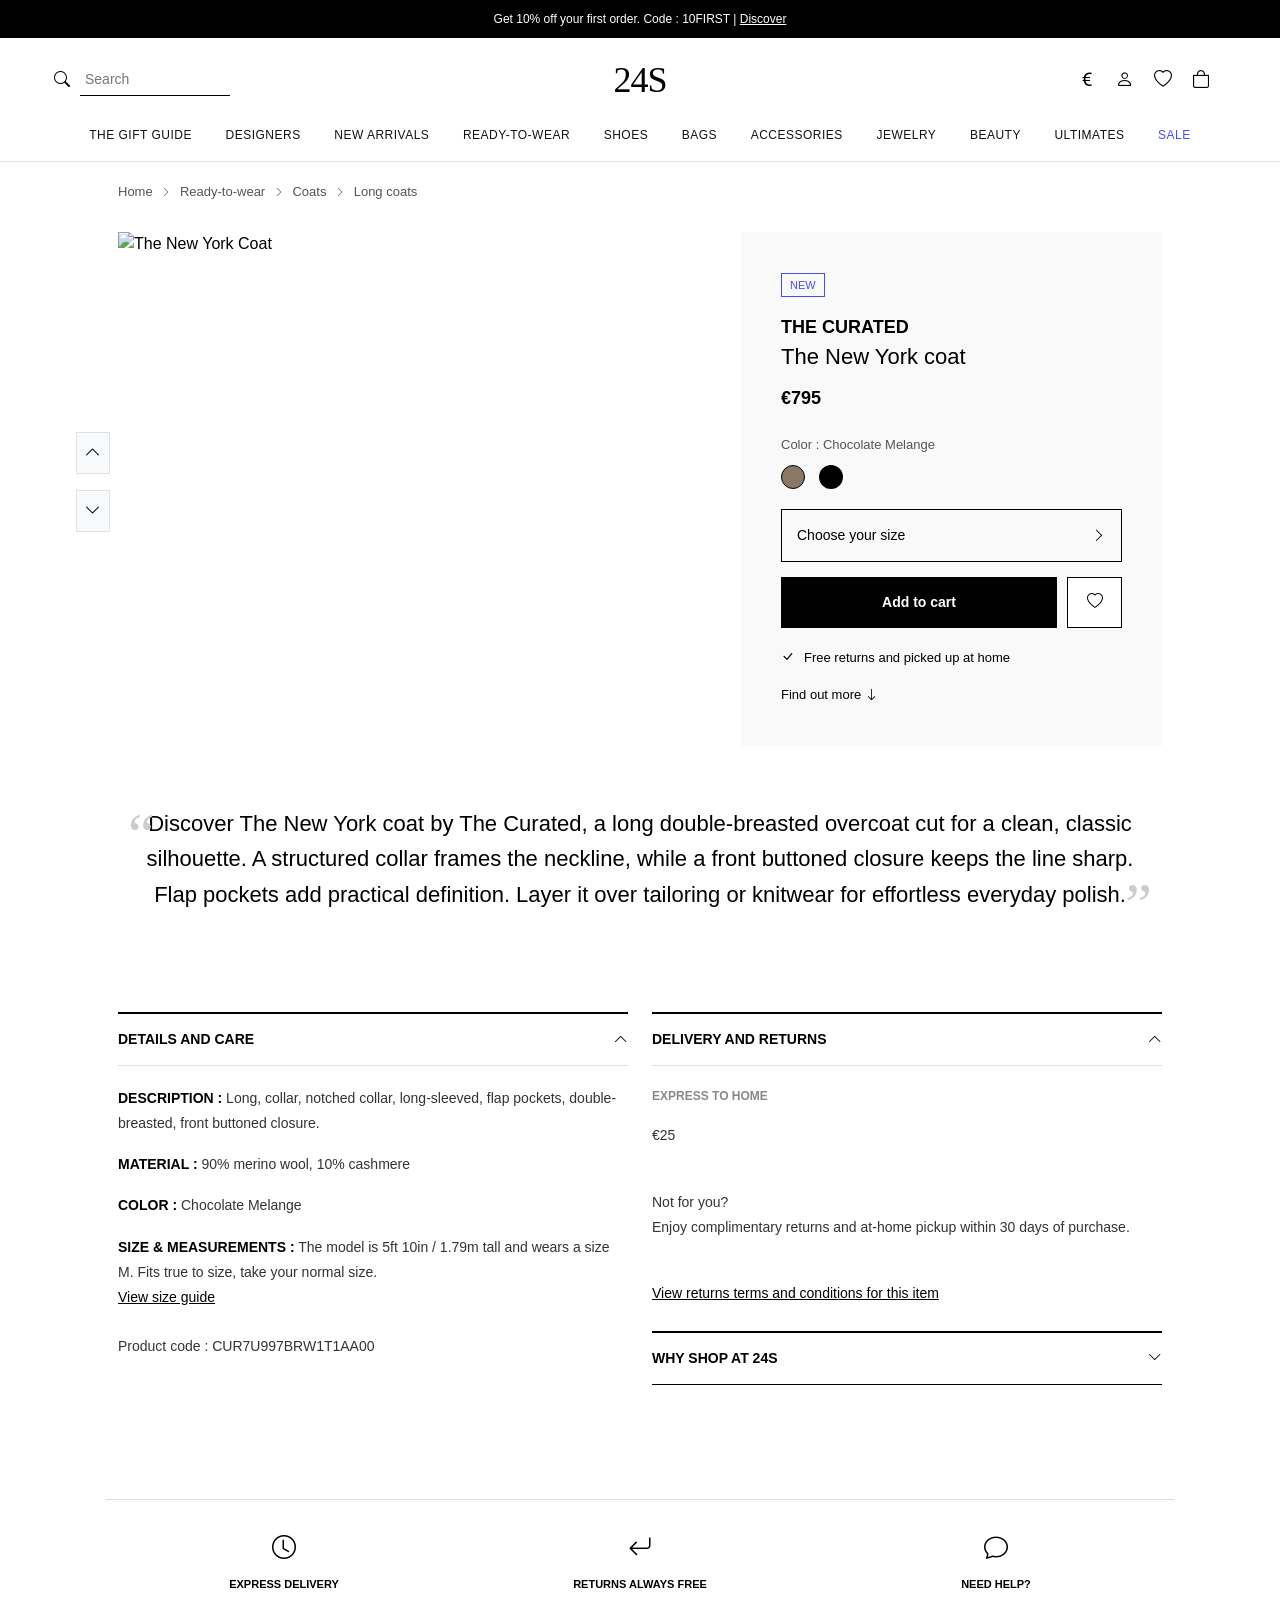
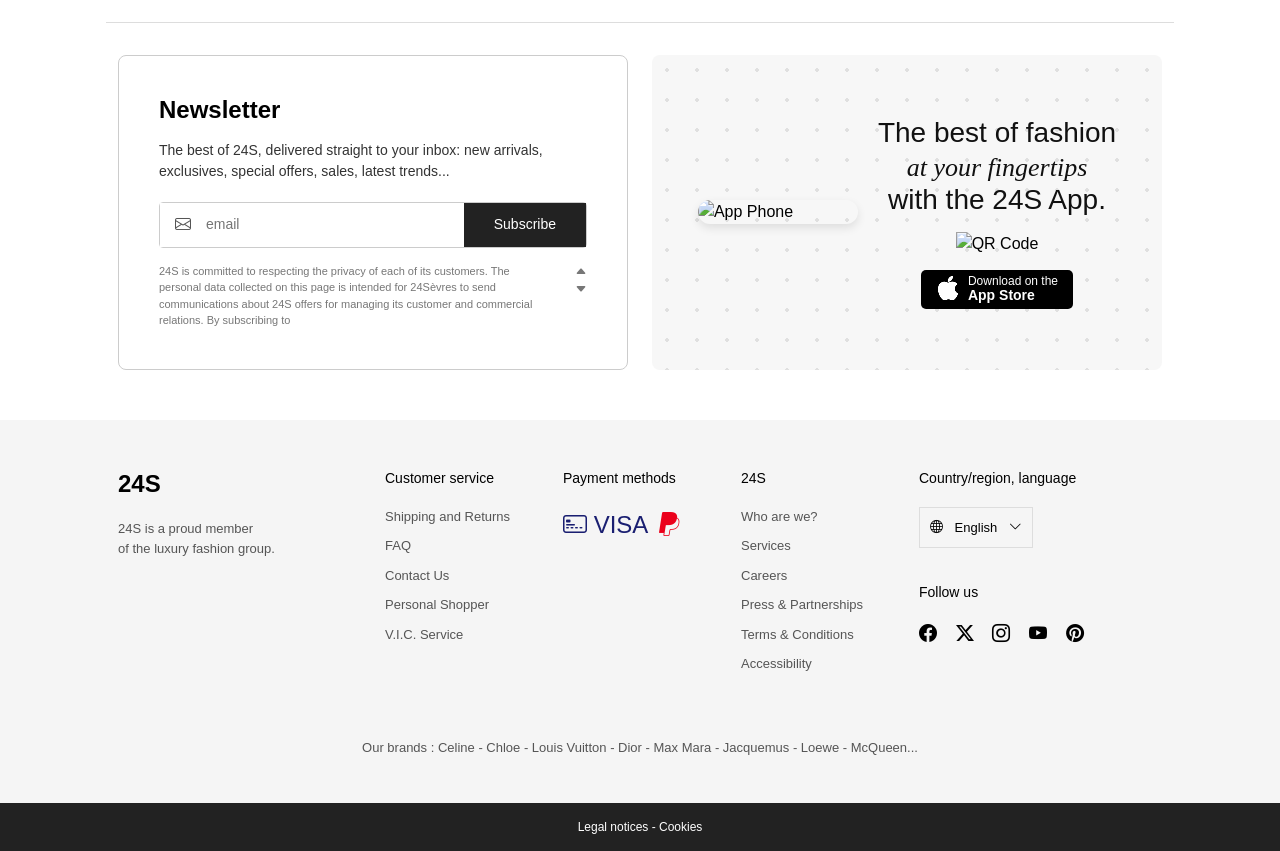
==== midterm/product.html @ 33069386 "midterm: baseline copy" ====
<!doctype html>
<html lang="en">
  <head>
    <meta charset="UTF-8" />
    <meta name="viewport" content="width=device-width, initial-scale=1.0" />
    <title>The New York Coat | 24S</title>
    <link
      href="https://cdn.jsdelivr.net/npm/bootstrap@5.3.2/dist/css/bootstrap.min.css"
      rel="stylesheet"
    />
    <link
      rel="stylesheet"
      href="https://cdn.jsdelivr.net/npm/bootstrap-icons@1.11.1/font/bootstrap-icons.css"
    />
    <link rel="stylesheet" href="css/styles.css" />
  </head>
  <body>
    <!-- Top Bar -->
    <div class="top-bar">
      Get 10% off your first order. Code : 10FIRST |
      <a href="#" style="color: white">Discover</a>
    </div>

    <!-- Header -->
    <header>
      <div class="container-fluid px-4">
        <div class="row header-top align-items-center">
          <div class="col-4">
            <div class="search-box d-none d-lg-flex">
              <i class="bi bi-search"></i>
              <input type="text" placeholder="Search" />
            </div>
          </div>
          <div class="col-4 text-center">
            <a href="index.html" class="logo">24S</a>
          </div>
          <div class="col-4 d-flex justify-content-end align-items-center">
            <div class="icons d-none d-md-flex me-3">
              <a href="#"><i class="bi bi-currency-euro"></i></a>
              <a href="#"><i class="bi bi-person"></i></a>
              <a href="#"><i class="bi bi-heart"></i></a>
              <a href="#"><i class="bi bi-bag"></i></a>
            </div>
            <button
              class="navbar-toggler border-0 d-lg-none"
              type="button"
              data-bs-toggle="collapse"
              data-bs-target="#mainNav"
            >
              <span class="navbar-toggler-icon"></span>
            </button>
          </div>
        </div>

        <div class="collapse d-lg-block" id="mainNav">
          <ul class="nav-links list-unstyled">
            <li class="nav-item">
              <a href="#">The Gift Guide</a>
              <div class="dropdown-menu">
                <div class="row">
                  <div class="col-lg-3 col-6">
                    <a href="#" class="dropdown-item">Gifts for Her</a
                    ><a href="#" class="dropdown-item">Gifts for Him</a>
                  </div>
                  <div class="col-lg-3 col-6">
                    <a href="#" class="dropdown-item">Under €100</a
                    ><a href="#" class="dropdown-item">Under €200</a>
                  </div>
                  <div class="col-lg-3 col-6">
                    <a href="#" class="dropdown-item">Luxury Gifts</a
                    ><a href="#" class="dropdown-item">Beauty Gifts</a>
                  </div>
                  <div class="col-lg-3 col-6">
                    <a href="#" class="dropdown-item">Gift Cards</a
                    ><a href="#" class="dropdown-item">View All</a>
                  </div>
                </div>
              </div>
            </li>
            <li class="nav-item">
              <a href="#">Designers</a>
              <div class="dropdown-menu">
                <div class="row">
                  <div class="col-lg-3 col-6">
                    <a href="#" class="dropdown-item">All brands</a
                    ><a href="#" class="dropdown-item">New brands</a>
                  </div>
                  <div class="col-lg-3 col-6">
                    <a href="#" class="dropdown-item">Chloé</a
                    ><a href="#" class="dropdown-item">Dior</a>
                  </div>
                  <div class="col-lg-3 col-6">
                    <a href="#" class="dropdown-item">Louis Vuitton</a
                    ><a href="#" class="dropdown-item">Marni</a>
                  </div>
                  <div class="col-lg-3 col-6">
                    <a href="#" class="dropdown-item">Prada</a
                    ><a href="#" class="dropdown-item">The Row</a>
                  </div>
                </div>
              </div>
            </li>
            <li class="nav-item">
              <a href="#">New Arrivals</a>
              <div class="dropdown-menu">
                <div class="row">
                  <div class="col-lg-3 col-6">
                    <a href="#" class="dropdown-item">New Today</a
                    ><a href="#" class="dropdown-item">New This Week</a>
                  </div>
                  <div class="col-lg-3 col-6">
                    <a href="#" class="dropdown-item">The Fall Edit</a
                    ><a href="#" class="dropdown-item">Winter 2026</a>
                  </div>
                  <div class="col-lg-3 col-6">
                    <a href="#" class="dropdown-item">Just Landed Bags</a
                    ><a href="#" class="dropdown-item">New Shoes</a>
                  </div>
                  <div class="col-lg-3 col-6">
                    <a href="#" class="dropdown-item">Shop All New</a
                    ><a href="#" class="dropdown-item">Trending Now</a>
                  </div>
                </div>
              </div>
            </li>
            <li class="nav-item">
              <a href="#">Ready-to-wear</a>
              <div class="dropdown-menu">
                <div class="row">
                  <div class="col-lg-3 col-6">
                    <a href="#" class="dropdown-item">Coats & Jackets</a
                    ><a href="#" class="dropdown-item">Dresses</a>
                  </div>
                  <div class="col-lg-3 col-6">
                    <a href="#" class="dropdown-item">Knitwear</a
                    ><a href="#" class="dropdown-item">Tops & Shirts</a>
                  </div>
                  <div class="col-lg-3 col-6">
                    <a href="#" class="dropdown-item">Trousers & Jeans</a
                    ><a href="#" class="dropdown-item">Skirts</a>
                  </div>
                  <div class="col-lg-3 col-6">
                    <a href="#" class="dropdown-item">Suits</a
                    ><a href="#" class="dropdown-item">Loungewear</a>
                  </div>
                </div>
              </div>
            </li>
            <li class="nav-item">
              <a href="#">Shoes</a>
              <div class="dropdown-menu">
                <div class="row">
                  <div class="col-lg-3 col-6">
                    <a href="#" class="dropdown-item">Boots</a
                    ><a href="#" class="dropdown-item">Sneakers</a>
                  </div>
                  <div class="col-lg-3 col-6">
                    <a href="#" class="dropdown-item">Heels</a
                    ><a href="#" class="dropdown-item">Flats</a>
                  </div>
                  <div class="col-lg-3 col-6">
                    <a href="#" class="dropdown-item">Sandals</a
                    ><a href="#" class="dropdown-item">Mules</a>
                  </div>
                  <div class="col-lg-3 col-6">
                    <a href="#" class="dropdown-item">Loafers</a
                    ><a href="#" class="dropdown-item">View All</a>
                  </div>
                </div>
              </div>
            </li>
            <li class="nav-item">
              <a href="#">Bags</a>
              <div class="dropdown-menu">
                <div class="row">
                  <div class="col-lg-3 col-6">
                    <a href="#" class="dropdown-item">Shoulder Bags</a
                    ><a href="#" class="dropdown-item">Tote Bags</a>
                  </div>
                  <div class="col-lg-3 col-6">
                    <a href="#" class="dropdown-item">Crossbody Bags</a
                    ><a href="#" class="dropdown-item">Clutches</a>
                  </div>
                  <div class="col-lg-3 col-6">
                    <a href="#" class="dropdown-item">Mini Bags</a
                    ><a href="#" class="dropdown-item">Backpacks</a>
                  </div>
                  <div class="col-lg-3 col-6">
                    <a href="#" class="dropdown-item">Travel Bags</a
                    ><a href="#" class="dropdown-item">View All</a>
                  </div>
                </div>
              </div>
            </li>
            <li class="nav-item">
              <a href="#">Accessories</a>
              <div class="dropdown-menu">
                <div class="row">
                  <div class="col-lg-3 col-6">
                    <a href="#" class="dropdown-item">Belts</a
                    ><a href="#" class="dropdown-item">Hats & Gloves</a>
                  </div>
                  <div class="col-lg-3 col-6">
                    <a href="#" class="dropdown-item">Scarves</a
                    ><a href="#" class="dropdown-item">Sunglasses</a>
                  </div>
                  <div class="col-lg-3 col-6">
                    <a href="#" class="dropdown-item">Wallets</a
                    ><a href="#" class="dropdown-item">Tech Accessories</a>
                  </div>
                  <div class="col-lg-3 col-6">
                    <a href="#" class="dropdown-item">Homeware</a
                    ><a href="#" class="dropdown-item">View All</a>
                  </div>
                </div>
              </div>
            </li>
            <li class="nav-item">
              <a href="#">Jewelry</a>
              <div class="dropdown-menu">
                <div class="row">
                  <div class="col-lg-3 col-6">
                    <a href="#" class="dropdown-item">Fine Jewelry</a
                    ><a href="#" class="dropdown-item">Fashion Jewelry</a>
                  </div>
                  <div class="col-lg-3 col-6">
                    <a href="#" class="dropdown-item">Necklaces</a
                    ><a href="#" class="dropdown-item">Earrings</a>
                  </div>
                  <div class="col-lg-3 col-6">
                    <a href="#" class="dropdown-item">Rings</a
                    ><a href="#" class="dropdown-item">Bracelets</a>
                  </div>
                  <div class="col-lg-3 col-6">
                    <a href="#" class="dropdown-item">Watches</a
                    ><a href="#" class="dropdown-item">View All</a>
                  </div>
                </div>
              </div>
            </li>
            <li class="nav-item">
              <a href="#">Beauty</a>
              <div class="dropdown-menu">
                <div class="row">
                  <div class="col-lg-3 col-6">
                    <a href="#" class="dropdown-item">Perfumes</a
                    ><a href="#" class="dropdown-item">Makeup</a>
                  </div>
                  <div class="col-lg-3 col-6">
                    <a href="#" class="dropdown-item">Skincare</a
                    ><a href="#" class="dropdown-item">Haircare</a>
                  </div>
                  <div class="col-lg-3 col-6">
                    <a href="#" class="dropdown-item">Bath & Body</a
                    ><a href="#" class="dropdown-item">Candles</a>
                  </div>
                  <div class="col-lg-3 col-6">
                    <a href="#" class="dropdown-item">Gift Sets</a
                    ><a href="#" class="dropdown-item">View All</a>
                  </div>
                </div>
              </div>
            </li>
            <li class="nav-item">
              <a href="#">Ultimates</a>
              <div class="dropdown-menu">
                <div class="row">
                  <div class="col-lg-3 col-6">
                    <a href="#" class="dropdown-item">The Iconic Bag</a
                    ><a href="#" class="dropdown-item">The Classic Coat</a>
                  </div>
                  <div class="col-lg-3 col-6">
                    <a href="#" class="dropdown-item">Fine Watches</a
                    ><a href="#" class="dropdown-item">High Jewelry</a>
                  </div>
                  <div class="col-lg-3 col-6">
                    <a href="#" class="dropdown-item">Rare Sneakers</a
                    ><a href="#" class="dropdown-item">Vintage Finds</a>
                  </div>
                  <div class="col-lg-3 col-6">
                    <a href="#" class="dropdown-item">Collector's Items</a
                    ><a href="#" class="dropdown-item">View All</a>
                  </div>
                </div>
              </div>
            </li>
            <li class="nav-item">
              <a href="#" class="sale-link">Sale</a>
            </li>
          </ul>
        </div>
      </div>
    </header>

    <!-- Main Product Section -->
    <div class="container px-4 px-lg-5">
      <div class="breadcrumb-text">
        <a href="index.html">Home</a> <i class="bi bi-chevron-right"></i>
        <a href="#">Ready-to-wear</a> <i class="bi bi-chevron-right"></i>
        <a href="#">Coats</a> <i class="bi bi-chevron-right"></i>
        <span>Long coats</span>
      </div>

      <div class="row">
        <div class="col-md-6 mb-4 position-relative">
          <div
            class="d-flex flex-column align-items-center position-absolute"
            style="left: -30px; top: 200px"
          >
            <div class="bg-light border p-2 mb-3" style="cursor: pointer">
              <i class="bi bi-chevron-up"></i>
            </div>
            <div class="bg-light border p-2" style="cursor: pointer">
              <i class="bi bi-chevron-down"></i>
            </div>
          </div>
          <img
            src="https://images.unsplash.com/photo-1539533113208-f6df8cc8b543?q=80&w=1000&auto=format&fit=crop"
            alt="The New York Coat"
            class="img-fluid w-100"
            style="object-fit: cover; height: 80vh"
          />
        </div>

        <div class="col-md-5 offset-md-1">
          <div class="product-info-box">
            <span class="new-badge">New</span>
            <h4>THE CURATED</h4>
            <h2>The New York coat</h2>
            <div class="price">€795</div>
            <div class="color-options">
              <span>Color : Chocolate Melange</span><br />
              <div class="mt-2">
                <span
                  class="color-circle"
                  style="background-color: #8b7765; border: 1px solid #000"
                ></span>
                <span
                  class="color-circle"
                  style="background-color: #000"
                ></span>
              </div>
            </div>
            <div class="size-box">
              <span>Choose your size</span>
              <i class="bi bi-chevron-right"></i>
            </div>
            <div class="add-to-cart-row">
              <button class="btn-add-cart">Add to cart</button>
              <button class="btn-heart"><i class="bi bi-heart"></i></button>
            </div>
            <div class="free-returns">
              <i class="bi bi-check-lg"></i>
              <span>Free returns and picked up at home</span>
            </div>
            <a href="#" class="find-out-more"
              >Find out more <i class="bi bi-arrow-down"></i
            ></a>
          </div>
        </div>
      </div>
    </div>

    <div class="quote-section">
      <span class="quote-mark left">“</span>
      Discover The New York coat by The Curated, a long double-breasted overcoat
      cut for a clean, classic silhouette. A structured collar frames the
      neckline, while a front buttoned closure keeps the line sharp. Flap
      pockets add practical definition. Layer it over tailoring or knitwear for
      effortless everyday polish.
      <span class="quote-mark right">”</span>
    </div>

    <div class="container px-4 px-lg-5">
      <div class="row details-section">
        <div class="col-md-6 mb-4">
          <div class="details-title">
            <span>Details and care</span>
            <i class="bi bi-chevron-up"></i>
          </div>
          <div class="details-content">
            <p>
              <strong>DESCRIPTION :</strong> Long, collar, notched collar,
              long-sleeved, flap pockets, double-breasted, front buttoned
              closure.
            </p>
            <p><strong>MATERIAL :</strong> 90% merino wool, 10% cashmere</p>
            <p><strong>COLOR :</strong> Chocolate Melange</p>
            <p>
              <strong>SIZE & MEASUREMENTS :</strong> The model is 5ft 10in /
              1.79m tall and wears a size M. Fits true to size, take your normal
              size.<br />
              <a href="#" style="color: #000; text-decoration: underline"
                >View size guide</a
              >
            </p>
            <p class="mt-4">Product code : CUR7U997BRW1T1AA00</p>
          </div>
        </div>

        <div class="col-md-6 mb-4">
          <div class="details-title">
            <span>Delivery and returns</span>
            <i class="bi bi-chevron-up"></i>
          </div>
          <div class="details-content">
            <p style="font-size: 12px; font-weight: bold; color: #888">
              EXPRESS TO HOME
            </p>
            <p>€25</p>
            <br />
            <p>
              Not for you?<br />Enjoy complimentary returns and at-home pickup
              within 30 days of purchase.
            </p>
            <br />
            <p>
              <a href="#" style="color: #000; text-decoration: underline"
                >View returns terms and conditions for this item</a
              >
            </p>
          </div>
          <div class="details-title mt-4" style="border-bottom: 1px solid #000">
            <span>Why shop at 24S</span>
            <i class="bi bi-chevron-down"></i>
          </div>
        </div>
      </div>
    </div>

    <!-- Bottom Features & Newsletter Section -->
    <div class="container px-4 px-lg-5">
      <div class="row features top-border">
        <div class="col-md-4 col-12 mb-3 mb-md-0">
          <i class="bi bi-clock"></i>
          <p>Express delivery</p>
        </div>
        <div class="col-md-4 col-12 mb-3 mb-md-0">
          <i class="bi bi-arrow-return-left"></i>
          <p>Returns always free</p>
        </div>
        <div class="col-md-4 col-12">
          <i class="bi bi-chat"></i>
          <p>Need help?</p>
        </div>
      </div>

      <div class="row g-4 mt-2 mb-5">
        <div class="col-lg-6">
          <div class="newsletter-box">
            <h3>Newsletter</h3>
            <p>
              The best of 24S, delivered straight to your inbox: new arrivals,
              exclusives, special offers, sales, latest trends...
            </p>
            <div class="newsletter-input-group">
              <span><i class="bi bi-envelope"></i></span>
              <input type="email" placeholder="email" />
              <button type="button">Subscribe</button>
            </div>
            <div class="newsletter-disclaimer">
              <div style="max-width: 90%">
                24S is committed to respecting the privacy of each of its
                customers. The personal data collected on this page is intended
                for 24Sèvres to send communications about 24S offers for
                managing its customer and commercial relations. By subscribing
                to
              </div>
              <div class="d-flex flex-column">
                <i class="bi bi-caret-up-fill"></i>
                <i class="bi bi-caret-down-fill"></i>
              </div>
            </div>
          </div>
        </div>

        <div class="col-lg-6">
          <div class="app-box">
            <img
              src="https://images.unsplash.com/photo-1555774698-0b77e0d5fac6?q=80&w=300&auto=format&fit=crop"
              alt="App Phone"
              class="app-phone-img"
            />
            <div class="app-text-content">
              <h2>
                The best of fashion<br />
                <em>at your fingertips</em><br />
                with the 24S App.
              </h2>
              <img
                src="https://api.qrserver.com/v1/create-qr-code/?size=150x150&data=https://www.24s.com"
                alt="QR Code"
                class="qr-code-img"
              />
              <br />
              <a href="#" class="app-store-btn mt-1">
                <i class="bi bi-apple"></i>
                <div>
                  Download on the<br />
                  <strong style="font-size: 14px">App Store</strong>
                </div>
              </a>
            </div>
          </div>
        </div>
      </div>
    </div>

    <!-- Footer -->
    <footer>
      <div class="container px-4 px-lg-5">
        <div class="row">
          <div class="col-lg-3 col-md-6 mb-4">
            <h4 style="font-size: 24px; font-weight: bold; margin-bottom: 20px">
              24S
            </h4>
            <p style="color: #555; line-height: 1.6">
              24S is a proud member<br />of the luxury fashion group.
            </p>
          </div>
          <div class="col-lg-2 col-md-6 mb-4">
            <h6>Customer service</h6>
            <ul>
              <li><a href="#">Shipping and Returns</a></li>
              <li><a href="#">FAQ</a></li>
              <li><a href="#">Contact Us</a></li>
              <li><a href="#">Personal Shopper</a></li>
              <li><a href="#">V.I.C. Service</a></li>
            </ul>
          </div>
          <div class="col-lg-2 col-md-6 mb-4">
            <h6>Payment methods</h6>
            <div class="d-flex flex-wrap gap-2">
              <span style="font-size: 24px; color: #1a1f71"
                ><i class="bi bi-credit-card-2-front"></i> VISA</span
              >
              <span style="font-size: 24px; color: #eb001b"
                ><i class="bi bi-paypal"></i
              ></span>
            </div>
          </div>
          <div class="col-lg-2 col-md-6 mb-4">
            <h6>24S</h6>
            <ul>
              <li><a href="#">Who are we?</a></li>
              <li><a href="#">Services</a></li>
              <li><a href="#">Careers</a></li>
              <li><a href="#">Press & Partnerships</a></li>
              <li><a href="#">Terms & Conditions</a></li>
              <li><a href="#">Accessibility</a></li>
            </ul>
          </div>
          <div class="col-lg-3 col-md-12 mb-4">
            <h6>Country/region, language</h6>
            <div
              style="
                border: 1px solid #ddd;
                padding: 10px;
                display: inline-block;
                margin-bottom: 20px;
              "
            >
              <i class="bi bi-globe me-2"></i> English
              <i class="bi bi-chevron-down ms-2"></i>
            </div>
            <h6 class="mt-3">Follow us</h6>
            <div class="social-icons mt-2">
              <a href="#"><i class="bi bi-facebook"></i></a>
              <a href="#"><i class="bi bi-twitter-x"></i></a>
              <a href="#"><i class="bi bi-instagram"></i></a>
              <a href="#"><i class="bi bi-youtube"></i></a>
              <a href="#"><i class="bi bi-pinterest"></i></a>
            </div>
          </div>
        </div>
        <div class="row text-center mt-4">
          <div class="col-12">
            <p style="color: #555; font-size: 13px">
              Our brands : Celine - Chloe - Louis Vuitton - Dior - Max Mara -
              Jacquemus - Loewe - McQueen...
            </p>
          </div>
        </div>
      </div>
      <div class="footer-bottom">Legal notices - Cookies</div>
    </footer>

    <!-- Bootstrap JS -->
    <script src="https://cdn.jsdelivr.net/npm/bootstrap@5.3.2/dist/js/bootstrap.bundle.min.js"></script>
  </body>
</html>
---- midterm/css/styles.css ----
/* Basic font setup */
body {
  font-family: Arial, sans-serif;
  margin: 0;
  padding: 0;
  color: #000;
}

/* Top black bar */
.top-bar {
  background-color: #000;
  color: #fff;
  text-align: center;
  font-size: 12px;
  padding: 10px;
}

/* Header & Navbar */
header {
  border-bottom: 1px solid #ddd;
  padding: 15px 30px 0 30px;
}

.search-box {
  display: flex;
  align-items: center;
}

.search-box input {
  border: none;
  border-bottom: 1px solid #000;
  outline: none;
  padding: 5px;
  font-size: 14px;
  margin-left: 10px;
  width: 150px;
}

.logo {
  font-family: "Times New Roman", serif;
  font-size: 36px;
  font-weight: normal;
  letter-spacing: -1px;
  text-decoration: none;
  color: #000;
  text-align: center;
  display: block;
}

.icons a {
  color: #000;
  text-decoration: none;
  margin-left: 20px;
  font-size: 18px;
}

/* Nav Links */
.nav-links {
  display: flex;
  justify-content: space-between;
  padding: 15px 3% 0 3%;
  position: relative;
  margin: 0;
}

.nav-links > li {
  padding-bottom: 15px; /* Keeps hover active */
}

.nav-links a {
  font-family:
    -apple-system, BlinkMacSystemFont, "Segoe UI", Roboto, Helvetica, Arial,
    sans-serif;
  text-decoration: none;
  color: #111;
  font-size: 12px;
  font-weight: 400;
  letter-spacing: 0.5px;
  text-transform: uppercase;
  position: relative;
}

.nav-links a:hover {
  color: #4a4af5;
}

.nav-links a.sale-link {
  color: #4a4af5;
}

/* --- DESKTOP DROPDOWN (Hover) --- */
@media (min-width: 992px) {
  .nav-item {
    position: static;
    /* Removed the flex-direction: column you had here, it breaks the layout */
  }

  .nav-item .dropdown-menu {
    display: none;
    position: absolute;
    top: 100%;
    left: 0;
    width: 100%;
    background-color: #fff;
    border: none;
    border-radius: 0;
    box-shadow: 0 10px 30px rgba(0, 0, 0, 0.05);
    padding: 40px;
    margin-top: 0;
    z-index: 1000;
  }

  /* Show on hover for desktop */
  .nav-item:hover .dropdown-menu {
    display: block;
  }
}

/* --- MOBILE DROPDOWN (Click/Tap to open) --- */
@media (max-width: 991.98px) {
  /* Stack the main menu items vertically */
  .nav-links {
    flex-direction: column;
    padding: 10px 0;
    gap: 0;
  }

  .nav-links > li {
    width: 100%;
    text-align: center;
    padding-bottom: 0;
  }

  .nav-links a {
    display: block;
    padding: 15px 0;
    border-bottom: 1px solid #eee;
  }

  /* Mobile Dropdown Styling */
  .nav-item .dropdown-menu {
    display: none; /* Hidden by default */
    position: static;
    box-shadow: none;
    padding: 0;
    background-color: #f9f9f9;
  }

  /* THIS IS THE MAGIC: When the menu item is tapped (focused), show the dropdown */
  .nav-item:focus-within .dropdown-menu {
    display: block;
  }

  /* Stack the dropdown columns vertically on mobile */
  .dropdown-menu .row {
    flex-direction: column;
    margin: 0;
  }

  .dropdown-menu .col-lg-3,
  .dropdown-menu .col-6 {
    width: 100%;
    max-width: 100%;
    flex: 0 0 100%;
  }

  .dropdown-item {
    text-align: center;
    padding: 10px 0;
    font-size: 13px;
    border-bottom: 1px solid #eee;
  }
}

/* --- Common Dropdown Styling (Works on both) --- */
.dropdown-menu .row {
  max-width: 1200px;
  margin: 0 auto;
}

.dropdown-item {
  font-size: 14px;
  color: #333;
  padding: 10px 0;
  background: transparent;
}

.dropdown-item:hover {
  background: transparent;
  color: #4a4af5;
  text-decoration: underline;
}

/* Hero */
.hero {
  background-image: url("https://images.unsplash.com/photo-1490481651871-ab68de25d43d?q=80&w=2070&auto=format&fit=crop");
  background-size: cover;
  background-position: center;
  height: 400px;
  display: flex;
  align-items: center;
  padding-left: 10%;
}

.hero h1 {
  color: white;
  font-size: 50px;
  font-family: "Times New Roman", serif;
  font-style: italic;
}

/* Features */
.features {
  padding: 30px 0;
  border-bottom: 1px solid #ddd;
  text-align: center;
  font-size: 11px;
  font-weight: bold;
  text-transform: uppercase;
}

.features i {
  font-size: 24px;
  display: block;
  margin-bottom: 10px;
}

.features p {
  margin: 0;
}

/* Section Titles */
.section-header {
  display: flex;
  justify-content: space-between;
  align-items: flex-end;
  margin-top: 50px;
  margin-bottom: 20px;
}

.section-title {
  font-size: 28px;
  font-weight: normal;
  margin: 0;
}

.blue-dash {
  color: #4a4af5;
  font-weight: bold;
  margin-left: 5px;
}

.discover-link {
  font-size: 13px;
  color: #000;
  text-decoration: underline;
}

/* --- PRODUCTS (UPDATED FOR HOVER IMAGE SWAP) --- */
.product {
  text-align: center;
}

.image-wrapper {
  position: relative;
  width: 100%;
  height: 350px; /* Fixed height for all product images */
  margin-bottom: 15px;
  overflow: hidden;
}

.image-wrapper img {
  position: absolute;
  top: 0;
  left: 0;
  width: 100%;
  height: 100%;
  object-fit: cover;
  transition: opacity 0.4s ease-in-out; /* Smooth fade effect */
}

.image-wrapper .primary-img {
  opacity: 1;
  z-index: 1;
}

.image-wrapper .secondary-img {
  opacity: 0;
  z-index: 2;
}

/* When hovering over the product card, hide primary, show secondary */
.product:hover .primary-img {
  opacity: 0;
}

.product:hover .secondary-img {
  opacity: 1;
}

.product hr {
  margin: 15px auto;
  width: 90%;
  border-top: 1px solid #ddd;
}

.product-brand {
  font-size: 12px;
  font-weight: bold;
  text-transform: uppercase;
}

.product-name {
  font-size: 14px;
  color: #000;
  margin: 8px 0;
}

.product-price {
  font-size: 14px;
  font-weight: bold;
}

/* Carousel Arrow Box */
.arrow-box {
  position: absolute;
  top: 40%;
  right: -15px;
  background-color: #fff;
  border: 1px solid #ddd;
  width: 40px;
  height: 40px;
  display: flex;
  align-items: center;
  justify-content: center;
  cursor: pointer;
  z-index: 10;
  font-size: 16px;
}

/* Promo Banners */
.promo-container {
  background-size: cover;
  background-position: center;
  height: 500px;
  display: flex;
  align-items: center;
  justify-content: flex-end;
  padding-right: 10%;
  margin-top: 50px;
}

.white-box {
  background-color: #fff;
  padding: 40px;
  width: 350px;
}

.white-box h3 {
  font-size: 32px;
  font-weight: normal;
  margin-bottom: 10px;
}

.white-box p {
  font-size: 14px;
  margin-bottom: 20px;
}

.white-box a {
  color: #000;
  font-size: 14px;
  text-decoration: underline;
}

/* Afterwork Wear */
.afterwork-box {
  background-color: #fff;
  padding: 40px;
  height: 100%;
  display: flex;
  flex-direction: column;
  justify-content: center;
}

.afterwork-box h3 {
  font-size: 32px;
  font-weight: normal;
  margin-bottom: 10px;
}

/* Isabel Marant Banner */
.isabel-banner {
  background-image: url("https://images.unsplash.com/photo-1541099649105-f69ad21f3246?q=80&w=2070&auto=format&fit=crop");
  background-size: cover;
  background-position: center;
  height: 500px;
  display: flex;
  align-items: center;
  justify-content: center;
  margin-top: 50px;
}

.isabel-box {
  background-color: rgba(255, 255, 255, 0.9);
  padding: 40px;
  width: 350px;
}

.isabel-box h3 {
  font-size: 32px;
  font-weight: normal;
  margin-bottom: 15px;
  line-height: 1.2;
}

.isabel-box p {
  font-size: 14px;
  margin-bottom: 20px;
}

.isabel-box a {
  color: #000;
  font-size: 14px;
  text-decoration: underline;
}

/* --- Newsletter & App Section --- */
.top-border {
  border-top: 1px solid #ddd;
  margin-top: 50px;
}

.newsletter-box {
  border: 1px solid #ccc;
  border-radius: 8px;
  padding: 40px;
  background-color: #fff;
  height: 100%;
}

.newsletter-box h3 {
  font-size: 24px;
  font-weight: bold;
  margin-bottom: 15px;
}

.newsletter-box p {
  font-size: 14px;
  color: #333;
  margin-bottom: 20px;
}

.newsletter-input-group {
  display: flex;
  border: 1px solid #ccc;
  border-radius: 4px;
  margin-bottom: 15px;
}

.newsletter-input-group span {
  background: #fff;
  border: none;
  padding: 10px 15px;
  color: #555;
}

.newsletter-input-group input {
  border: none;
  outline: none;
  flex-grow: 1;
  padding: 10px 0;
  font-size: 14px;
}

.newsletter-input-group button {
  background-color: #222;
  color: #fff;
  border: none;
  padding: 10px 30px;
  font-size: 14px;
  font-weight: 500;
}

.newsletter-disclaimer {
  font-size: 11px;
  color: #777;
  line-height: 1.5;
  display: flex;
  justify-content: space-between;
}
.newsletter-disclaimer i {
  font-size: 12px;
  cursor: pointer;
}

/* App Box */
.app-box {
  background-color: #f7f7f7;
  background-image: radial-gradient(#e0e0e0 2px, transparent 2px);
  background-size: 30px 30px;
  border-radius: 8px;
  padding: 30px;
  height: 100%;
  display: flex;
  align-items: center;
  justify-content: center;
  gap: 20px;
}

.app-phone-img {
  width: 160px;
  border-radius: 15px;
  box-shadow: 0 4px 10px rgba(0, 0, 0, 0.1);
}

.app-text-content {
  text-align: center;
}

.app-text-content h2 {
  font-size: 28px;
  font-family: sans-serif;
  margin-bottom: 15px;
  line-height: 1.2;
  color: #111;
}

.app-text-content h2 em {
  font-family: "Times New Roman", serif;
  font-size: 26px;
}

.qr-code-img {
  width: 80px;
  margin-bottom: 10px;
}

.app-store-btn {
  display: inline-flex;
  align-items: center;
  background-color: #000;
  color: #fff;
  text-decoration: none;
  padding: 5px 15px;
  border-radius: 5px;
  font-size: 12px;
  text-align: left;
  line-height: 1.1;
}

.app-store-btn i {
  font-size: 24px;
  margin-right: 8px;
}

.app-store-btn:hover {
  color: #fff;
  background-color: #333;
}

/* Footer */
footer {
  background-color: #f5f5f5;
  padding: 50px 0 0 0;
  margin-top: 50px;
  font-size: 13px;
}

footer h6 {
  font-size: 14px;
  font-weight: normal;
  margin-bottom: 20px;
}

footer ul {
  list-style: none;
  padding: 0;
}

footer ul li {
  margin-bottom: 10px;
}

footer ul a {
  color: #555;
  text-decoration: none;
  font-size: 13px;
}

.social-icons a {
  color: #000;
  font-size: 18px;
  margin-right: 15px;
}

.footer-bottom {
  background-color: #222;
  color: #fff;
  text-align: center;
  padding: 15px;
  margin-top: 30px;
  font-size: 12px;
}

/* --- PRODUCT PAGE SPECIFIC STYLES --- */
.breadcrumb-text {
  font-size: 13px;
  color: #555;
  margin-top: 20px;
  margin-bottom: 30px;
}
.breadcrumb-text a {
  color: #555;
  text-decoration: none;
}
.breadcrumb-text i {
  font-size: 10px;
  margin: 0 5px;
}

.product-info-box {
  background-color: #f9f9f9;
  padding: 40px;
}

.new-badge {
  display: inline-block;
  border: 1px solid #4a4af5;
  color: #4a4af5;
  font-size: 11px;
  padding: 3px 8px;
  text-transform: uppercase;
  margin-bottom: 20px;
}

.product-info-box h4 {
  font-size: 18px;
  font-weight: bold;
  text-transform: uppercase;
  margin-bottom: 5px;
}

.product-info-box h2 {
  font-size: 22px;
  font-weight: normal;
  margin-bottom: 15px;
}

.product-info-box .price {
  font-size: 18px;
  font-weight: bold;
  margin-bottom: 20px;
}

.color-options {
  margin-bottom: 20px;
}
.color-options span {
  font-size: 13px;
  color: #555;
}
.color-circle {
  display: inline-block;
  width: 24px;
  height: 24px;
  border-radius: 50%;
  margin-right: 10px;
  vertical-align: middle;
  cursor: pointer;
}

.size-box {
  border: 1px solid #000;
  padding: 15px;
  display: flex;
  justify-content: space-between;
  align-items: center;
  margin-bottom: 15px;
  font-size: 14px;
  cursor: pointer;
}

.add-to-cart-row {
  display: flex;
  gap: 10px;
  margin-bottom: 20px;
}

.btn-add-cart {
  background-color: #000;
  color: #fff;
  border: none;
  flex-grow: 1;
  padding: 15px;
  font-size: 14px;
  font-weight: bold;
}

.btn-heart {
  background-color: #fff;
  border: 1px solid #000;
  width: 55px;
  display: flex;
  align-items: center;
  justify-content: center;
  cursor: pointer;
}

.free-returns {
  font-size: 13px;
  display: flex;
  align-items: center;
  gap: 10px;
  margin-bottom: 15px;
}

.find-out-more {
  font-size: 13px;
  color: #000;
  text-decoration: none;
}

.quote-section {
  padding: 60px 10%;
  text-align: center;
  font-size: 22px;
  line-height: 1.6;
  position: relative;
}
.quote-mark {
  font-size: 60px;
  color: #ccc;
  position: absolute;
  font-family: "Times New Roman", serif;
}
.quote-mark.left {
  top: 40px;
  left: 10%;
}
.quote-mark.right {
  bottom: 20px;
  right: 10%;
}

.details-section {
  padding: 40px 0;
}
.details-title {
  border-top: 2px solid #000;
  border-bottom: 1px solid #ddd;
  padding: 15px 0;
  display: flex;
  justify-content: space-between;
  font-weight: bold;
  font-size: 14px;
  text-transform: uppercase;
}
.details-content {
  font-size: 14px;
  line-height: 1.8;
  padding-top: 20px;
  color: #333;
}
.details-content strong {
  color: #000;
}
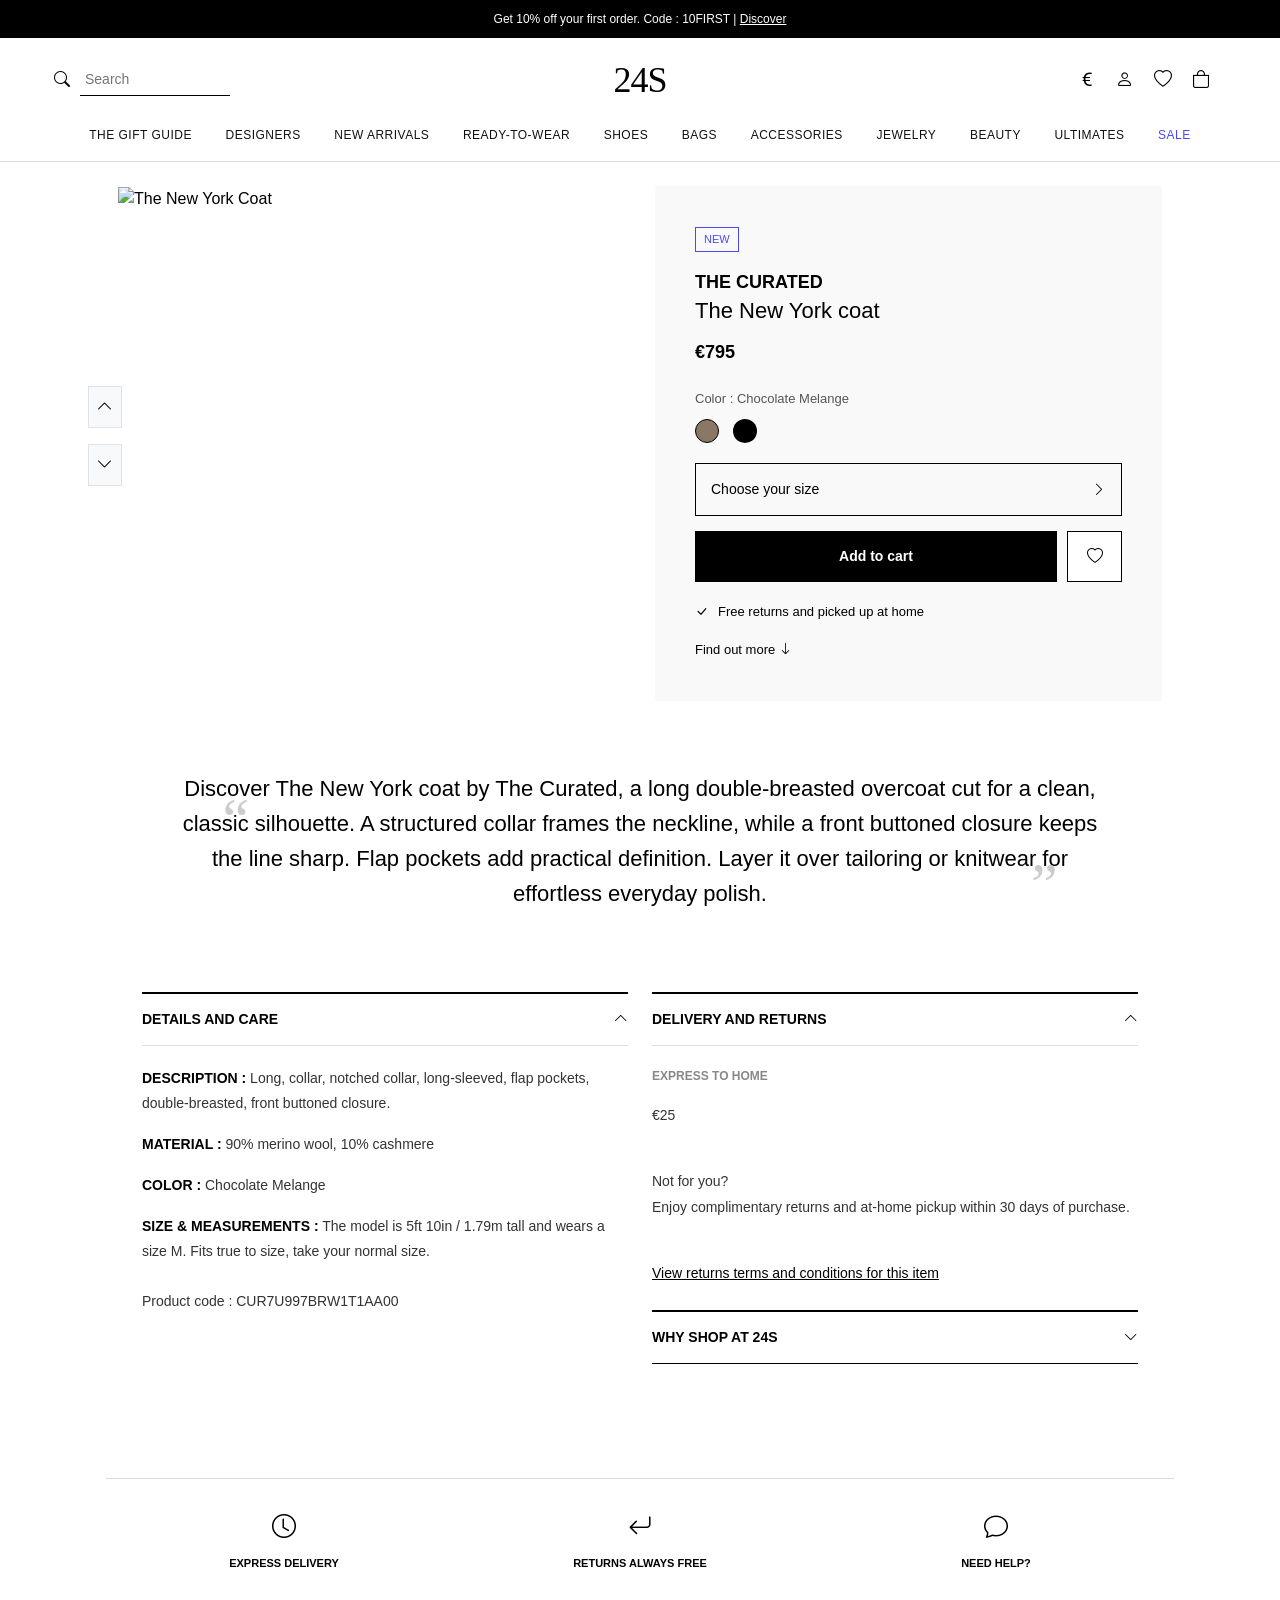
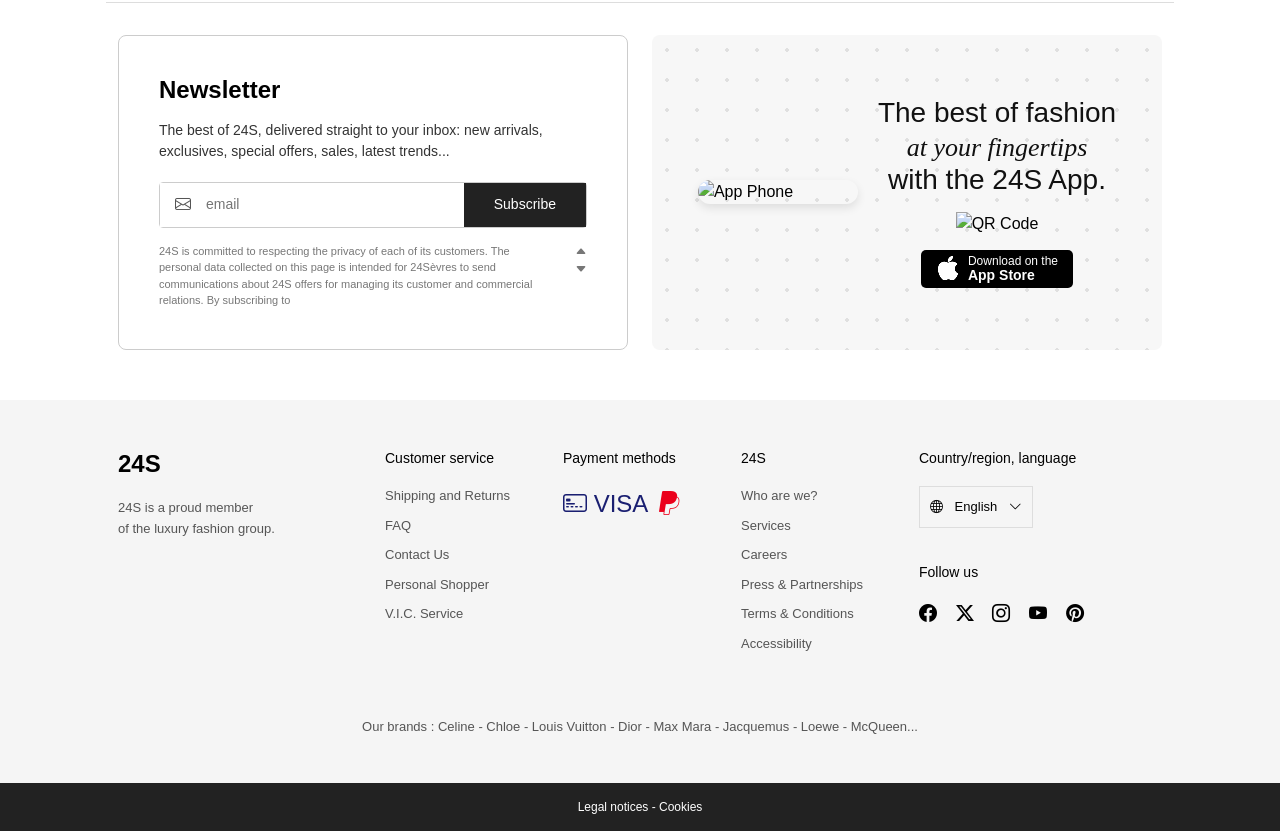
==== commit 75804b10: "midterm: task 2 sticky summary" ====
--- a/midterm/product.html
+++ b/midterm/product.html
@@ -293,19 +293,14 @@
     </header>
 
     <!-- Main Product Section -->
-    <div class="container px-4 px-lg-5">
-      <div class="breadcrumb-text">
-        <a href="index.html">Home</a> <i class="bi bi-chevron-right"></i>
-        <a href="#">Ready-to-wear</a> <i class="bi bi-chevron-right"></i>
-        <a href="#">Coats</a> <i class="bi bi-chevron-right"></i>
-        <span>Long coats</span>
-      </div>
-
-      <div class="row">
-        <div class="col-md-6 mb-4 position-relative">
+    <!-- TASK 2: CSS GRID LAYOUT -->
+    <div class="container px-4 px-lg-5 mt-4">
+      <div class="product-layout-grid">
+        <!-- Area 1: Image -->
+        <div class="product-image-area position-relative">
           <div
             class="d-flex flex-column align-items-center position-absolute"
-            style="left: -30px; top: 200px"
+            style="left: -30px; top: 200px; z-index: 10"
           >
             <div class="bg-light border p-2 mb-3" style="cursor: pointer">
               <i class="bi bi-chevron-up"></i>
@@ -318,11 +313,12 @@
             src="https://images.unsplash.com/photo-1539533113208-f6df8cc8b543?q=80&w=1000&auto=format&fit=crop"
             alt="The New York Coat"
             class="img-fluid w-100"
-            style="object-fit: cover; height: 80vh"
+            style="object-fit: cover; height: 100%"
           />
         </div>
 
-        <div class="col-md-5 offset-md-1">
+        <!-- Area 2: Details (Sticky) -->
+        <div class="product-details-sticky">
           <div class="product-info-box">
             <span class="new-badge">New</span>
             <h4>THE CURATED</h4>
@@ -358,71 +354,72 @@
             ></a>
           </div>
         </div>
-      </div>
-    </div>
-
-    <div class="quote-section">
-      <span class="quote-mark left">“</span>
-      Discover The New York coat by The Curated, a long double-breasted overcoat
-      cut for a clean, classic silhouette. A structured collar frames the
-      neckline, while a front buttoned closure keeps the line sharp. Flap
-      pockets add practical definition. Layer it over tailoring or knitwear for
-      effortless everyday polish.
-      <span class="quote-mark right">”</span>
-    </div>
-
-    <div class="container px-4 px-lg-5">
-      <div class="row details-section">
-        <div class="col-md-6 mb-4">
-          <div class="details-title">
-            <span>Details and care</span>
-            <i class="bi bi-chevron-up"></i>
-          </div>
-          <div class="details-content">
-            <p>
-              <strong>DESCRIPTION :</strong> Long, collar, notched collar,
-              long-sleeved, flap pockets, double-breasted, front buttoned
-              closure.
-            </p>
-            <p><strong>MATERIAL :</strong> 90% merino wool, 10% cashmere</p>
-            <p><strong>COLOR :</strong> Chocolate Melange</p>
-            <p>
-              <strong>SIZE & MEASUREMENTS :</strong> The model is 5ft 10in /
-              1.79m tall and wears a size M. Fits true to size, take your normal
-              size.<br />
-              <a href="#" style="color: #000; text-decoration: underline"
-                >View size guide</a
+
+        <!-- Area 3: Description (Full width underneath) -->
+        <div class="product-description-area">
+          <div class="quote-section" style="padding: 40px 5%">
+            <span class="quote-mark left">“</span>
+            Discover The New York coat by The Curated, a long double-breasted
+            overcoat cut for a clean, classic silhouette. A structured collar
+            frames the neckline, while a front buttoned closure keeps the line
+            sharp. Flap pockets add practical definition. Layer it over
+            tailoring or knitwear for effortless everyday polish.
+            <span class="quote-mark right">”</span>
+          </div>
+
+          <div class="row details-section px-4">
+            <div class="col-md-6 mb-4">
+              <div class="details-title">
+                <span>Details and care</span>
+                <i class="bi bi-chevron-up"></i>
+              </div>
+              <div class="details-content">
+                <p>
+                  <strong>DESCRIPTION :</strong> Long, collar, notched collar,
+                  long-sleeved, flap pockets, double-breasted, front buttoned
+                  closure.
+                </p>
+                <p><strong>MATERIAL :</strong> 90% merino wool, 10% cashmere</p>
+                <p><strong>COLOR :</strong> Chocolate Melange</p>
+                <p>
+                  <strong>SIZE & MEASUREMENTS :</strong> The model is 5ft 10in /
+                  1.79m tall and wears a size M. Fits true to size, take your
+                  normal size.<br />
+                </p>
+                <p class="mt-4">Product code : CUR7U997BRW1T1AA00</p>
+              </div>
+            </div>
+
+            <div class="col-md-6 mb-4">
+              <div class="details-title">
+                <span>Delivery and returns</span>
+                <i class="bi bi-chevron-up"></i>
+              </div>
+              <div class="details-content">
+                <p style="font-size: 12px; font-weight: bold; color: #888">
+                  EXPRESS TO HOME
+                </p>
+                <p>€25</p>
+                <br />
+                <p>
+                  Not for you?<br />Enjoy complimentary returns and at-home
+                  pickup within 30 days of purchase.
+                </p>
+                <br />
+                <p>
+                  <a href="#" style="color: #000; text-decoration: underline"
+                    >View returns terms and conditions for this item</a
+                  >
+                </p>
+              </div>
+              <div
+                class="details-title mt-4"
+                style="border-bottom: 1px solid #000"
               >
-            </p>
-            <p class="mt-4">Product code : CUR7U997BRW1T1AA00</p>
-          </div>
-        </div>
-
-        <div class="col-md-6 mb-4">
-          <div class="details-title">
-            <span>Delivery and returns</span>
-            <i class="bi bi-chevron-up"></i>
-          </div>
-          <div class="details-content">
-            <p style="font-size: 12px; font-weight: bold; color: #888">
-              EXPRESS TO HOME
-            </p>
-            <p>€25</p>
-            <br />
-            <p>
-              Not for you?<br />Enjoy complimentary returns and at-home pickup
-              within 30 days of purchase.
-            </p>
-            <br />
-            <p>
-              <a href="#" style="color: #000; text-decoration: underline"
-                >View returns terms and conditions for this item</a
-              >
-            </p>
-          </div>
-          <div class="details-title mt-4" style="border-bottom: 1px solid #000">
-            <span>Why shop at 24S</span>
-            <i class="bi bi-chevron-down"></i>
+                <span>Why shop at 24S</span>
+                <i class="bi bi-chevron-down"></i>
+              </div>
+            </div>
           </div>
         </div>
       </div>
--- a/midterm/css/styles.css
+++ b/midterm/css/styles.css
@@ -765,3 +765,87 @@
 .details-content strong {
   color: #000;
 }
+
+/* =========================================
+   TASK 1: CSS FILTER
+   ========================================= */
+.filter-container {
+  display: flex;
+  gap: 10px;
+  margin-bottom: 20px;
+  justify-content: center;
+}
+
+.filter-container input[type="radio"] {
+  display: none; /* Hide the radio circles */
+}
+
+.filter-container label {
+  padding: 10px 25px;
+  border: 1px solid #000;
+  cursor: pointer;
+  font-size: 13px;
+  font-weight: bold;
+  text-transform: uppercase;
+  transition: all 0.3s ease;
+}
+
+/* Selected state using H = hsl(294, 70%, 45%) */
+.filter-container input[type="radio"]:checked + label {
+  background-color: hsl(294, 70%, 45%);
+  color: #fff;
+  border-color: hsl(294, 70%, 45%);
+}
+
+/* The Filter Magic using :has() */
+body:has(#cat-bags:checked) .product:not([data-category="bags"]) {
+  display: none;
+}
+body:has(#cat-coats:checked) .product:not([data-category="coats"]) {
+  display: none;
+}
+body:has(#cat-accessories:checked) .product:not([data-category="accessories"]) {
+  display: none;
+}
+
+/* =========================================
+   TASK 2: CSS GRID & STICKY
+   ========================================= */
+.product-layout-grid {
+  display: grid;
+  grid-template-columns: 1fr;
+  grid-template-areas:
+    "image"
+    "details"
+    "description";
+  gap: 30px;
+}
+
+.product-image-area {
+  grid-area: image;
+}
+
+.product-details-sticky {
+  grid-area: details;
+}
+
+.product-description-area {
+  grid-area: description;
+}
+
+/* Breakpoint BP = 642px */
+@media (min-width: 642px) {
+  .product-layout-grid {
+    grid-template-columns: 1fr 1fr; /* Side by side */
+    grid-template-areas:
+      "image details"
+      "description description"; /* Description full width underneath */
+    align-items: start;
+  }
+
+  /* Sticky Details Box */
+  .product-details-sticky {
+    position: sticky;
+    top: 72px; /* (N mod 40) + 70 = 72px */
+  }
+}
